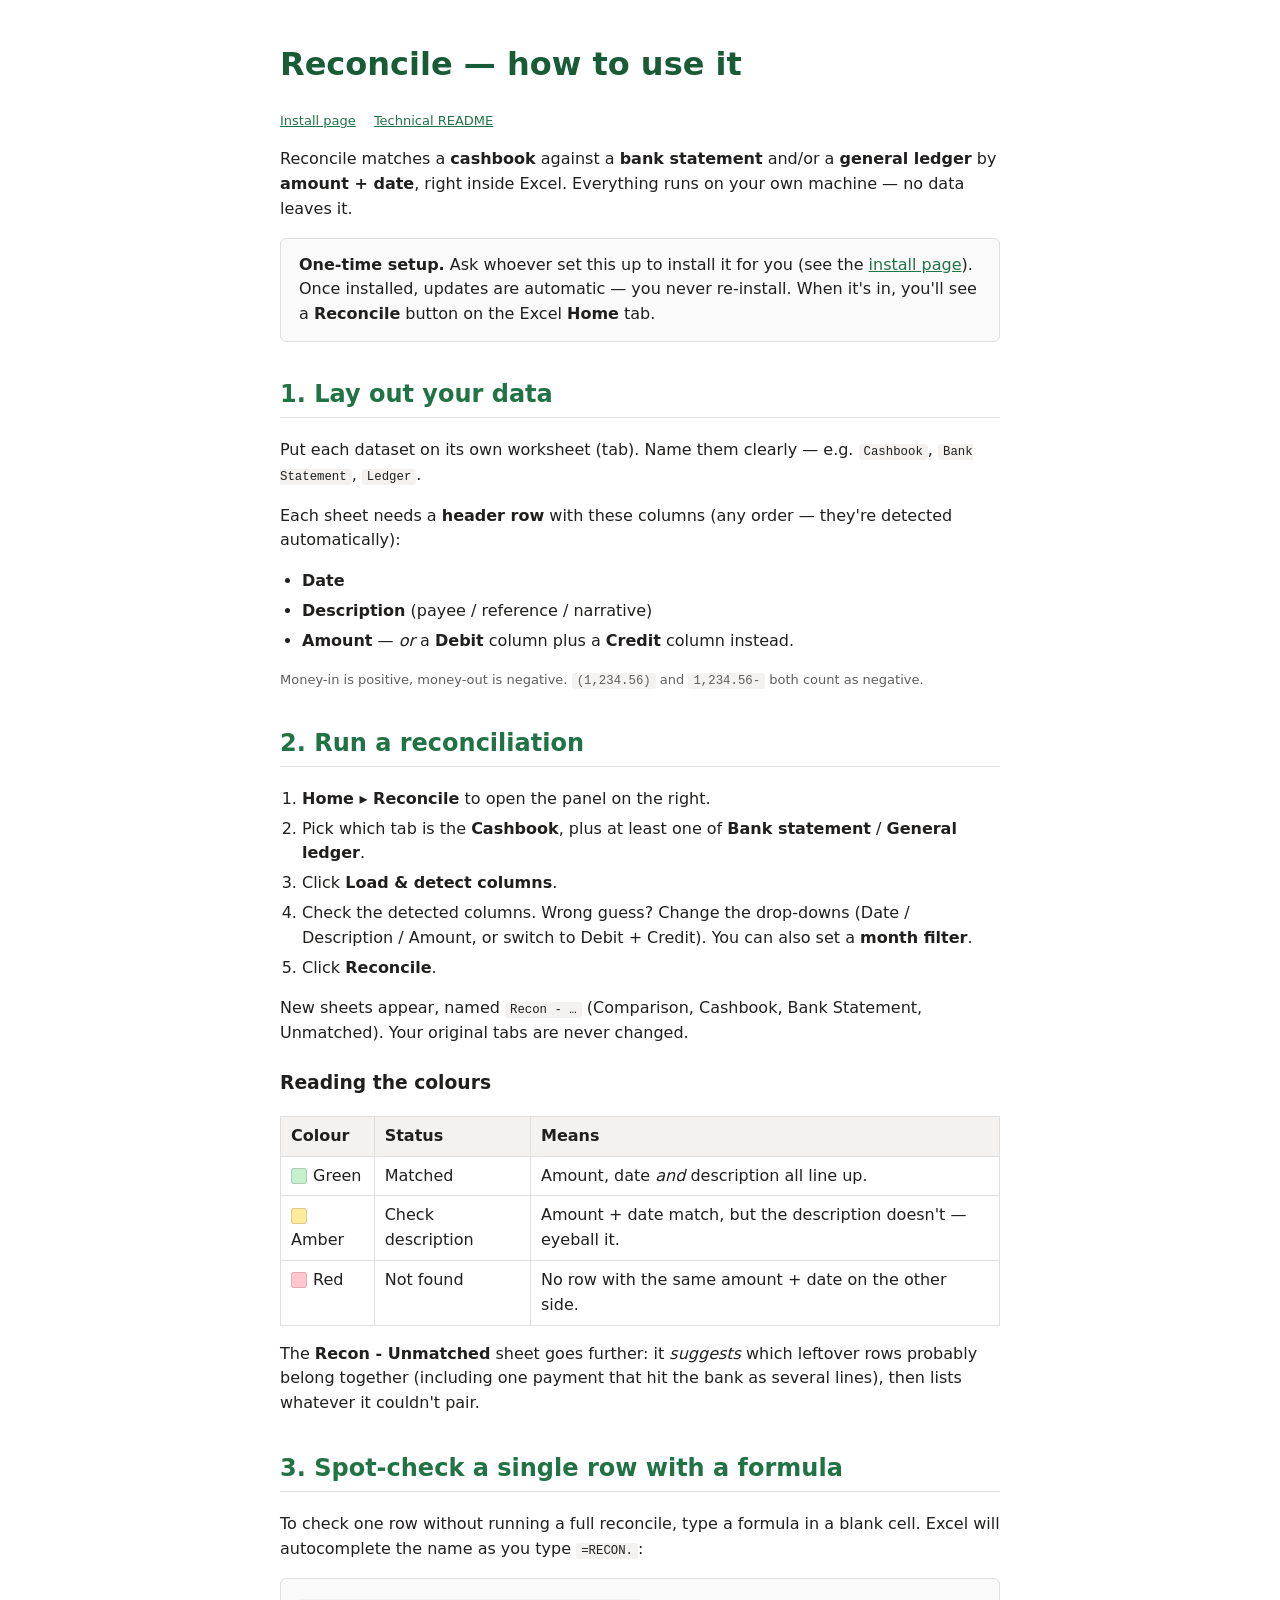
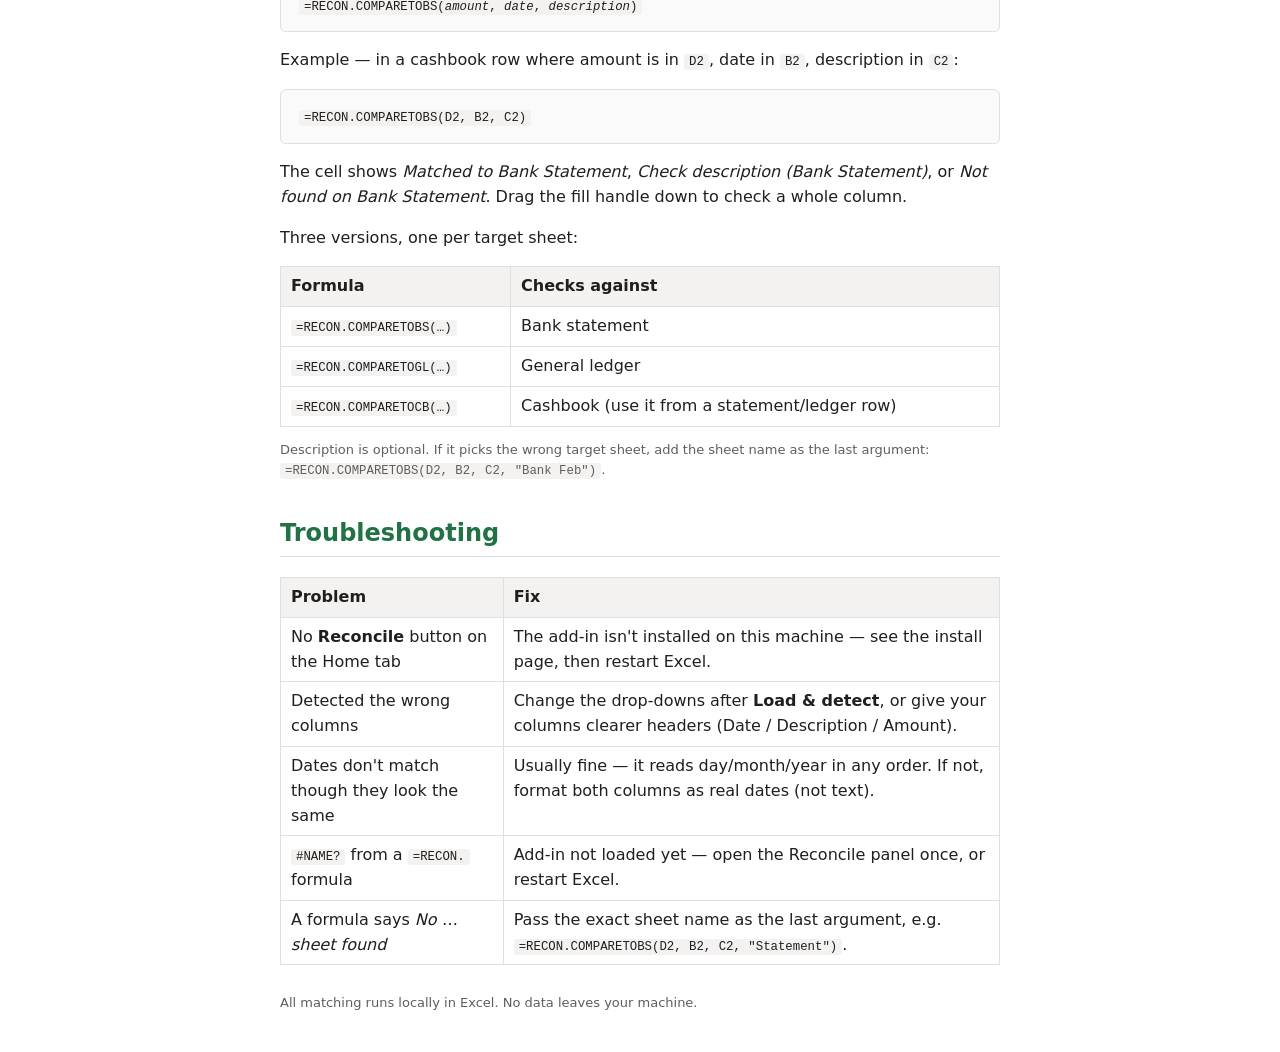
==== guide.html @ acd77a6d "Add coworker how-to-use guide (guide.html) linked from landing page Co-Authored-By: Claude Opus 4.8 " ====
<!doctype html>
<html lang="en">
<head>
  <meta charset="utf-8" />
  <meta name="viewport" content="width=device-width, initial-scale=1" />
  <title>Reconcile — how to use it</title>
  <style>
    body { font-family: "Segoe UI", system-ui, sans-serif; max-width: 720px; margin: 40px auto; padding: 0 20px; color: #201f1e; line-height: 1.55; }
    h1 { color: #185c37; }
    h2 { color: #217346; margin-top: 34px; border-bottom: 1px solid #e1dfdd; padding-bottom: 4px; }
    h3 { margin-top: 22px; }
    code { background: #f3f2f1; padding: 1px 5px; border-radius: 3px; font-size: 0.95em; }
    a { color: #217346; }
    ol, ul { padding-left: 22px; }
    li { margin: 5px 0; }
    .box { border: 1px solid #e1dfdd; border-radius: 6px; padding: 14px 18px; background: #fafafa; margin: 16px 0; }
    .swatch { display: inline-block; width: 14px; height: 14px; border-radius: 3px; vertical-align: middle; margin-right: 6px; border: 1px solid #0002; }
    .green { background: #C6EFCE; } .amber { background: #FFEB9C; } .red { background: #FFC7CE; }
    table { border-collapse: collapse; width: 100%; margin: 12px 0; }
    th, td { border: 1px solid #e1dfdd; padding: 7px 10px; text-align: left; vertical-align: top; }
    th { background: #f3f2f1; }
    .muted { color: #605e5c; font-size: 13px; }
    .nav a { margin-right: 14px; }
  </style>
</head>
<body>
  <h1>Reconcile — how to use it</h1>
  <p class="nav muted">
    <a href="index.html">Install page</a>
    <a href="https://github.com/chraetenlategan/excel-recon-addin#readme">Technical README</a>
  </p>
  <p>Reconcile matches a <strong>cashbook</strong> against a <strong>bank statement</strong>
     and/or a <strong>general ledger</strong> by <strong>amount + date</strong>, right inside
     Excel. Everything runs on your own machine — no data leaves it.</p>

  <div class="box">
    <strong>One-time setup.</strong> Ask whoever set this up to install it for you (see the
    <a href="index.html">install page</a>). Once installed, updates are automatic — you never
    re-install. When it's in, you'll see a <strong>Reconcile</strong> button on the Excel
    <strong>Home</strong> tab.
  </div>

  <h2>1. Lay out your data</h2>
  <p>Put each dataset on its own worksheet (tab). Name them clearly — e.g.
     <code>Cashbook</code>, <code>Bank Statement</code>, <code>Ledger</code>.</p>
  <p>Each sheet needs a <strong>header row</strong> with these columns (any order — they're
     detected automatically):</p>
  <ul>
    <li><strong>Date</strong></li>
    <li><strong>Description</strong> (payee / reference / narrative)</li>
    <li><strong>Amount</strong> — <em>or</em> a <strong>Debit</strong> column plus a
        <strong>Credit</strong> column instead.</li>
  </ul>
  <p class="muted">Money-in is positive, money-out is negative. <code>(1,234.56)</code> and
     <code>1,234.56-</code> both count as negative.</p>

  <h2>2. Run a reconciliation</h2>
  <ol>
    <li><strong>Home ▸ Reconcile</strong> to open the panel on the right.</li>
    <li>Pick which tab is the <strong>Cashbook</strong>, plus at least one of
        <strong>Bank statement</strong> / <strong>General ledger</strong>.</li>
    <li>Click <strong>Load &amp; detect columns</strong>.</li>
    <li>Check the detected columns. Wrong guess? Change the drop-downs (Date / Description /
        Amount, or switch to Debit + Credit). You can also set a <strong>month filter</strong>.</li>
    <li>Click <strong>Reconcile</strong>.</li>
  </ol>
  <p>New sheets appear, named <code>Recon - …</code> (Comparison, Cashbook, Bank Statement,
     Unmatched). Your original tabs are never changed.</p>

  <h3>Reading the colours</h3>
  <table>
    <tr><th>Colour</th><th>Status</th><th>Means</th></tr>
    <tr><td><span class="swatch green"></span>Green</td><td>Matched</td>
        <td>Amount, date <em>and</em> description all line up.</td></tr>
    <tr><td><span class="swatch amber"></span>Amber</td><td>Check description</td>
        <td>Amount + date match, but the description doesn't — eyeball it.</td></tr>
    <tr><td><span class="swatch red"></span>Red</td><td>Not found</td>
        <td>No row with the same amount + date on the other side.</td></tr>
  </table>
  <p>The <strong>Recon - Unmatched</strong> sheet goes further: it <em>suggests</em> which
     leftover rows probably belong together (including one payment that hit the bank as several
     lines), then lists whatever it couldn't pair.</p>

  <h2>3. Spot-check a single row with a formula</h2>
  <p>To check one row without running a full reconcile, type a formula in a blank cell. Excel
     will autocomplete the name as you type <code>=RECON.</code>:</p>
  <div class="box">
    <code>=RECON.COMPARETOBS(<em>amount</em>, <em>date</em>, <em>description</em>)</code>
  </div>
  <p>Example — in a cashbook row where amount is in <code>D2</code>, date in <code>B2</code>,
     description in <code>C2</code>:</p>
  <div class="box"><code>=RECON.COMPARETOBS(D2, B2, C2)</code></div>
  <p>The cell shows <em>Matched to Bank Statement</em>, <em>Check description (Bank Statement)</em>,
     or <em>Not found on Bank Statement</em>. Drag the fill handle down to check a whole column.</p>
  <p>Three versions, one per target sheet:</p>
  <table>
    <tr><th>Formula</th><th>Checks against</th></tr>
    <tr><td><code>=RECON.COMPARETOBS(…)</code></td><td>Bank statement</td></tr>
    <tr><td><code>=RECON.COMPARETOGL(…)</code></td><td>General ledger</td></tr>
    <tr><td><code>=RECON.COMPARETOCB(…)</code></td><td>Cashbook (use it from a statement/ledger row)</td></tr>
  </table>
  <p class="muted">Description is optional. If it picks the wrong target sheet, add the sheet name
     as the last argument: <code>=RECON.COMPARETOBS(D2, B2, C2, "Bank Feb")</code>.</p>

  <h2>Troubleshooting</h2>
  <table>
    <tr><th>Problem</th><th>Fix</th></tr>
    <tr><td>No <strong>Reconcile</strong> button on the Home tab</td>
        <td>The add-in isn't installed on this machine — see the install page, then restart Excel.</td></tr>
    <tr><td>Detected the wrong columns</td>
        <td>Change the drop-downs after <strong>Load &amp; detect</strong>, or give your columns
            clearer headers (Date / Description / Amount).</td></tr>
    <tr><td>Dates don't match though they look the same</td>
        <td>Usually fine — it reads day/month/year in any order. If not, format both columns as real
            dates (not text).</td></tr>
    <tr><td><code>#NAME?</code> from a <code>=RECON.</code> formula</td>
        <td>Add-in not loaded yet — open the Reconcile panel once, or restart Excel.</td></tr>
    <tr><td>A formula says <em>No … sheet found</em></td>
        <td>Pass the exact sheet name as the last argument, e.g.
            <code>=RECON.COMPARETOBS(D2, B2, C2, "Statement")</code>.</td></tr>
  </table>

  <p class="muted" style="margin-top:28px">All matching runs locally in Excel. No data leaves your machine.</p>
</body>
</html>
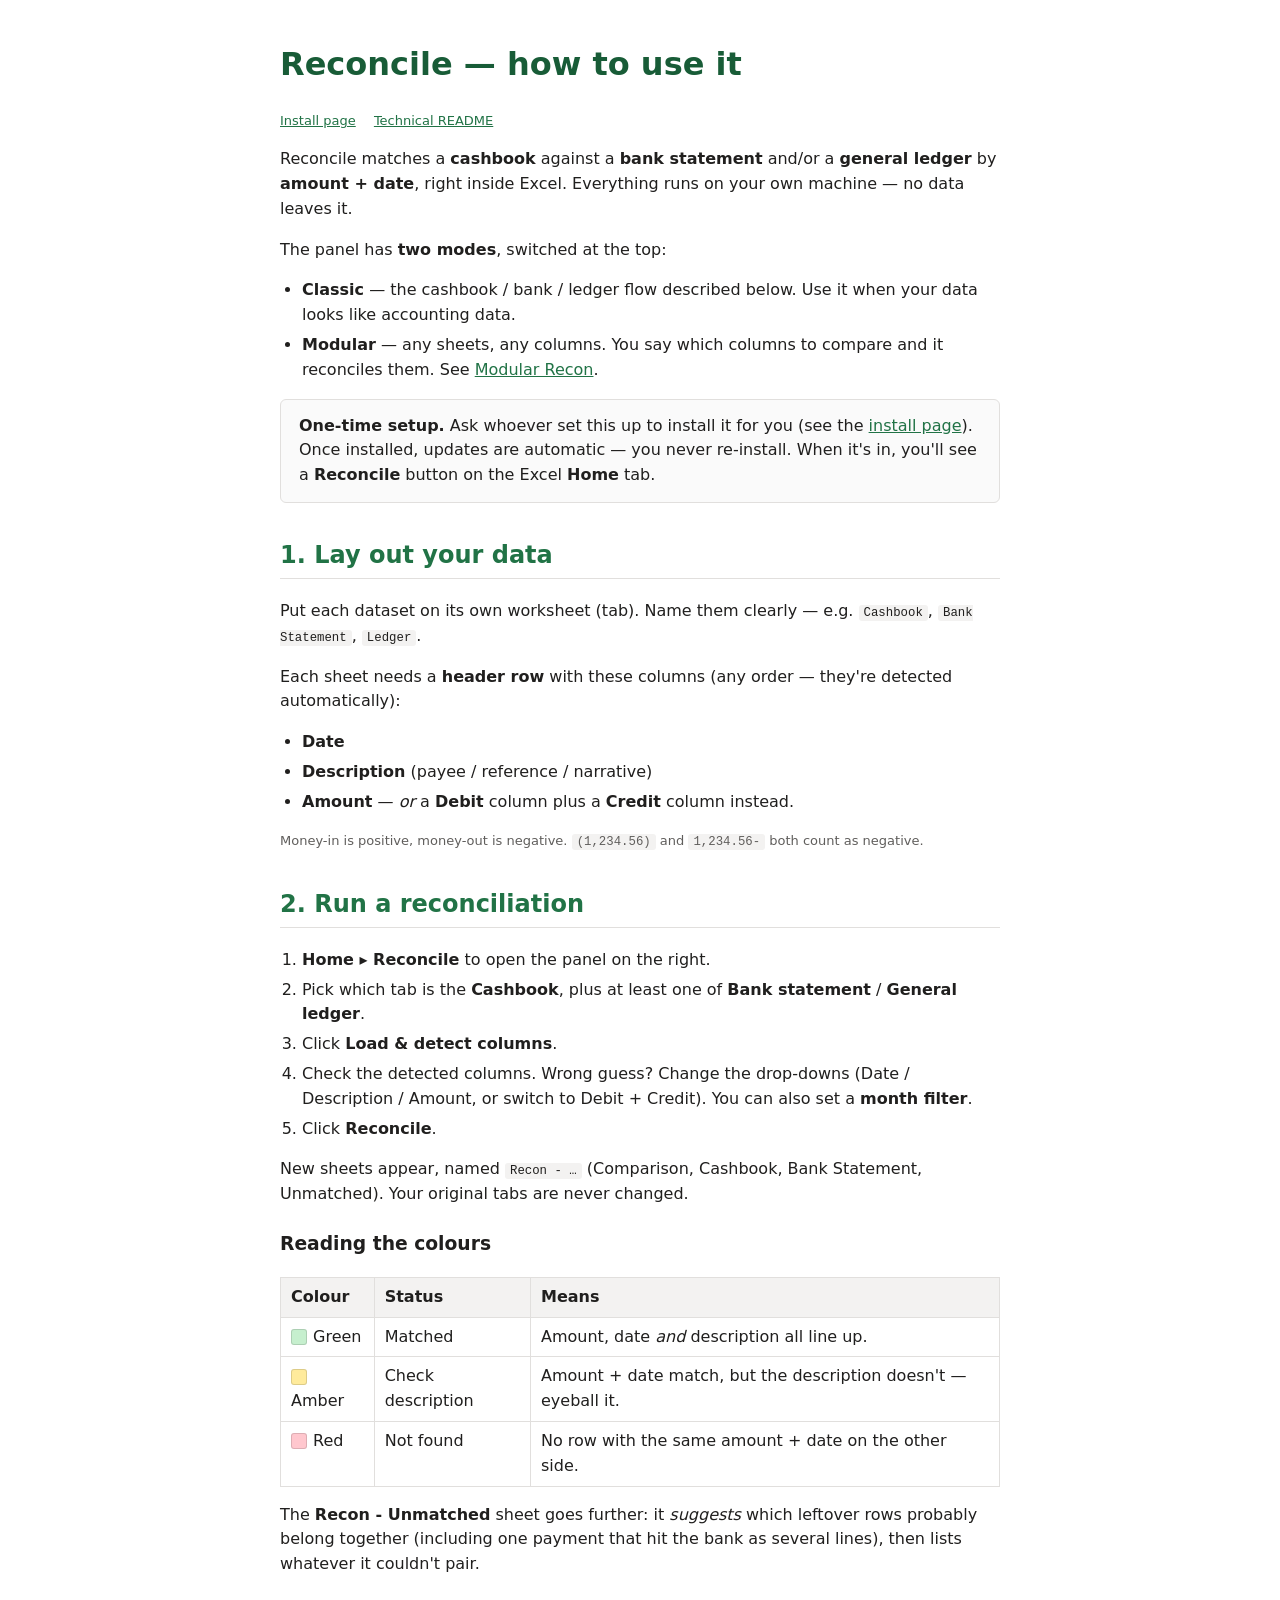
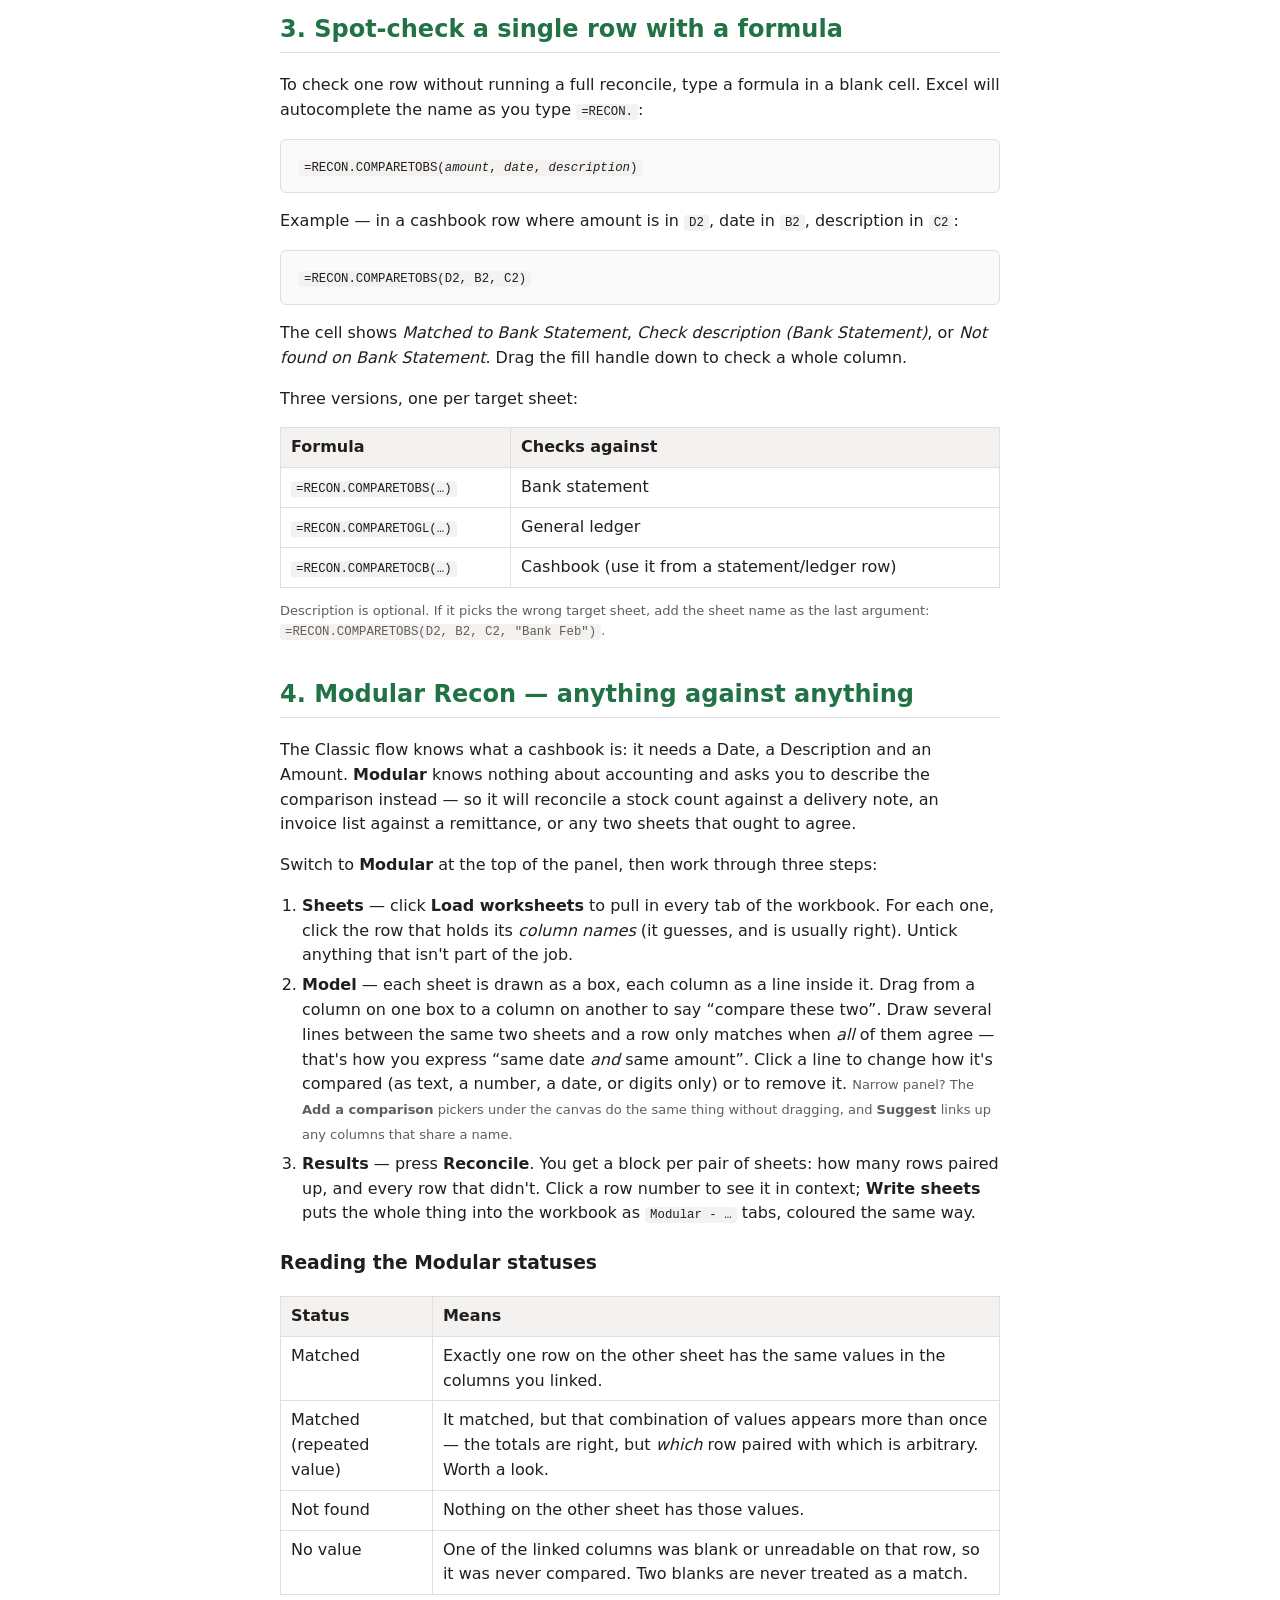
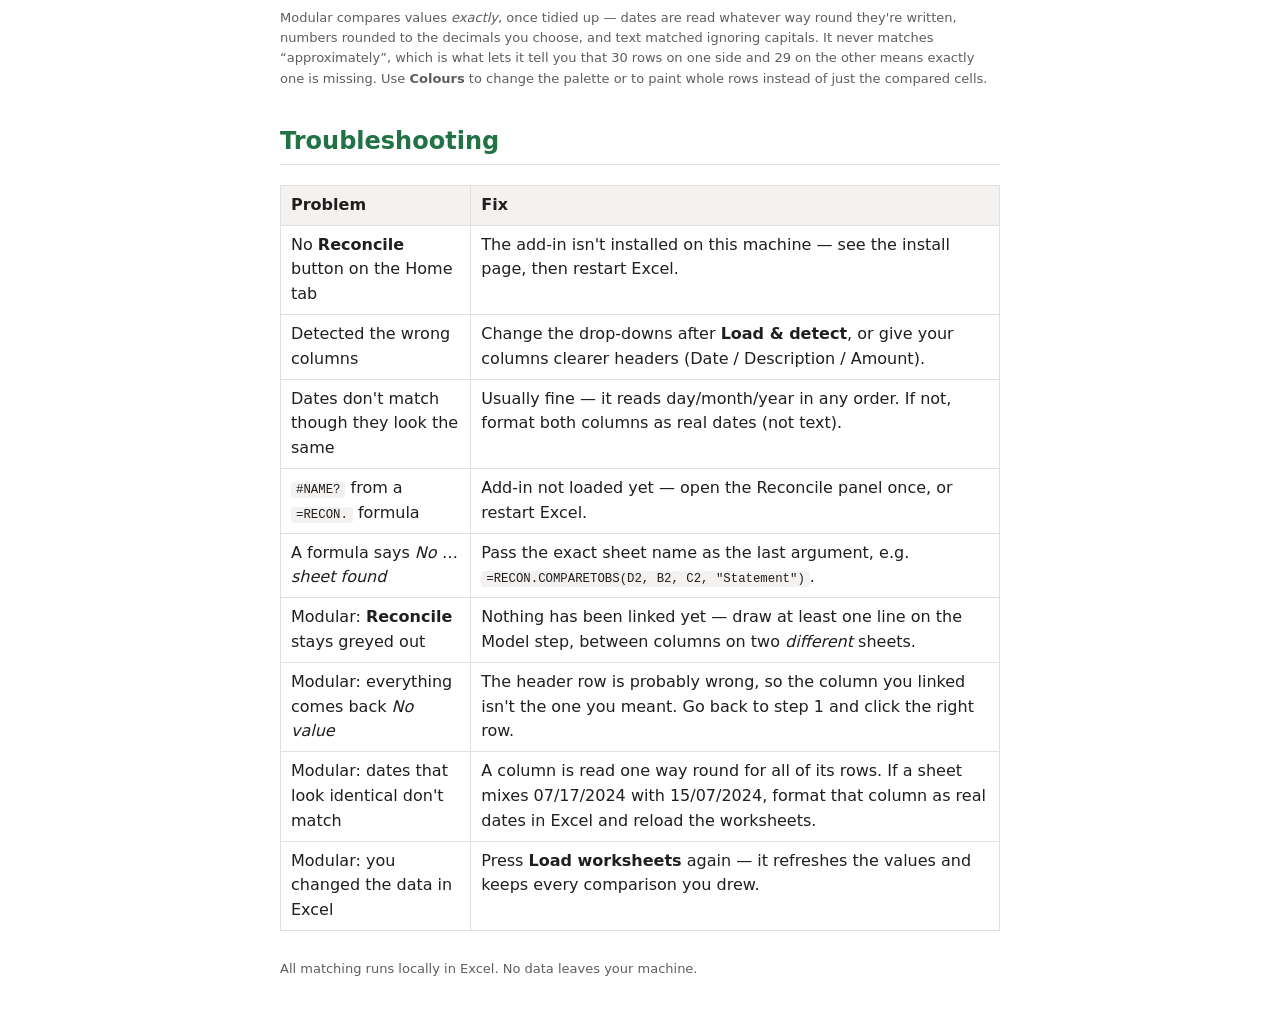
==== commit 481390a7: "Add Modular Recon: format-free reconciliation of any two sheets The add-in now has two flows, switch" ====
--- a/guide.html
+++ b/guide.html
@@ -32,6 +32,13 @@
   <p>Reconcile matches a <strong>cashbook</strong> against a <strong>bank statement</strong>
      and/or a <strong>general ledger</strong> by <strong>amount + date</strong>, right inside
      Excel. Everything runs on your own machine — no data leaves it.</p>
+  <p>The panel has <strong>two modes</strong>, switched at the top:</p>
+  <ul>
+    <li><strong>Classic</strong> — the cashbook / bank / ledger flow described below. Use it when
+        your data looks like accounting data.</li>
+    <li><strong>Modular</strong> — any sheets, any columns. You say which columns to compare and it
+        reconciles them. See <a href="#modular">Modular Recon</a>.</li>
+  </ul>
 
   <div class="box">
     <strong>One-time setup.</strong> Ask whoever set this up to install it for you (see the
@@ -102,6 +109,47 @@
   <p class="muted">Description is optional. If it picks the wrong target sheet, add the sheet name
      as the last argument: <code>=RECON.COMPARETOBS(D2, B2, C2, "Bank Feb")</code>.</p>
 
+  <h2 id="modular">4. Modular Recon — anything against anything</h2>
+  <p>The Classic flow knows what a cashbook is: it needs a Date, a Description and an Amount.
+     <strong>Modular</strong> knows nothing about accounting and asks you to describe the comparison
+     instead — so it will reconcile a stock count against a delivery note, an invoice list against a
+     remittance, or any two sheets that ought to agree.</p>
+  <p>Switch to <strong>Modular</strong> at the top of the panel, then work through three steps:</p>
+  <ol>
+    <li><strong>Sheets</strong> — click <strong>Load worksheets</strong> to pull in every tab of the
+        workbook. For each one, click the row that holds its <em>column names</em> (it guesses, and
+        is usually right). Untick anything that isn't part of the job.</li>
+    <li><strong>Model</strong> — each sheet is drawn as a box, each column as a line inside it.
+        Drag from a column on one box to a column on another to say “compare these two”. Draw
+        several lines between the same two sheets and a row only matches when <em>all</em> of them
+        agree — that's how you express “same date <em>and</em> same amount”. Click a line to change
+        how it's compared (as text, a number, a date, or digits only) or to remove it.
+        <span class="muted">Narrow panel? The <strong>Add a comparison</strong> pickers under the
+        canvas do the same thing without dragging, and <strong>Suggest</strong> links up any columns
+        that share a name.</span></li>
+    <li><strong>Results</strong> — press <strong>Reconcile</strong>. You get a block per pair of
+        sheets: how many rows paired up, and every row that didn't. Click a row number to see it in
+        context; <strong>Write sheets</strong> puts the whole thing into the workbook as
+        <code>Modular - …</code> tabs, coloured the same way.</li>
+  </ol>
+
+  <h3>Reading the Modular statuses</h3>
+  <table>
+    <tr><th>Status</th><th>Means</th></tr>
+    <tr><td>Matched</td><td>Exactly one row on the other sheet has the same values in the columns you linked.</td></tr>
+    <tr><td>Matched (repeated value)</td>
+        <td>It matched, but that combination of values appears more than once — the totals are right,
+            but <em>which</em> row paired with which is arbitrary. Worth a look.</td></tr>
+    <tr><td>Not found</td><td>Nothing on the other sheet has those values.</td></tr>
+    <tr><td>No value</td><td>One of the linked columns was blank or unreadable on that row, so it was
+            never compared. Two blanks are never treated as a match.</td></tr>
+  </table>
+  <p class="muted">Modular compares values <em>exactly</em>, once tidied up — dates are read whatever
+     way round they're written, numbers rounded to the decimals you choose, and text matched ignoring
+     capitals. It never matches “approximately”, which is what lets it tell you that 30 rows on one
+     side and 29 on the other means exactly one is missing. Use <strong>Colours</strong> to change
+     the palette or to paint whole rows instead of just the compared cells.</p>
+
   <h2>Troubleshooting</h2>
   <table>
     <tr><th>Problem</th><th>Fix</th></tr>
@@ -118,6 +166,18 @@
     <tr><td>A formula says <em>No … sheet found</em></td>
         <td>Pass the exact sheet name as the last argument, e.g.
             <code>=RECON.COMPARETOBS(D2, B2, C2, "Statement")</code>.</td></tr>
+    <tr><td>Modular: <strong>Reconcile</strong> stays greyed out</td>
+        <td>Nothing has been linked yet — draw at least one line on the Model step, between columns
+            on two <em>different</em> sheets.</td></tr>
+    <tr><td>Modular: everything comes back <em>No value</em></td>
+        <td>The header row is probably wrong, so the column you linked isn't the one you meant. Go
+            back to step 1 and click the right row.</td></tr>
+    <tr><td>Modular: dates that look identical don't match</td>
+        <td>A column is read one way round for all of its rows. If a sheet mixes 07/17/2024 with
+            15/07/2024, format that column as real dates in Excel and reload the worksheets.</td></tr>
+    <tr><td>Modular: you changed the data in Excel</td>
+        <td>Press <strong>Load worksheets</strong> again — it refreshes the values and keeps every
+            comparison you drew.</td></tr>
   </table>
 
   <p class="muted" style="margin-top:28px">All matching runs locally in Excel. No data leaves your machine.</p>
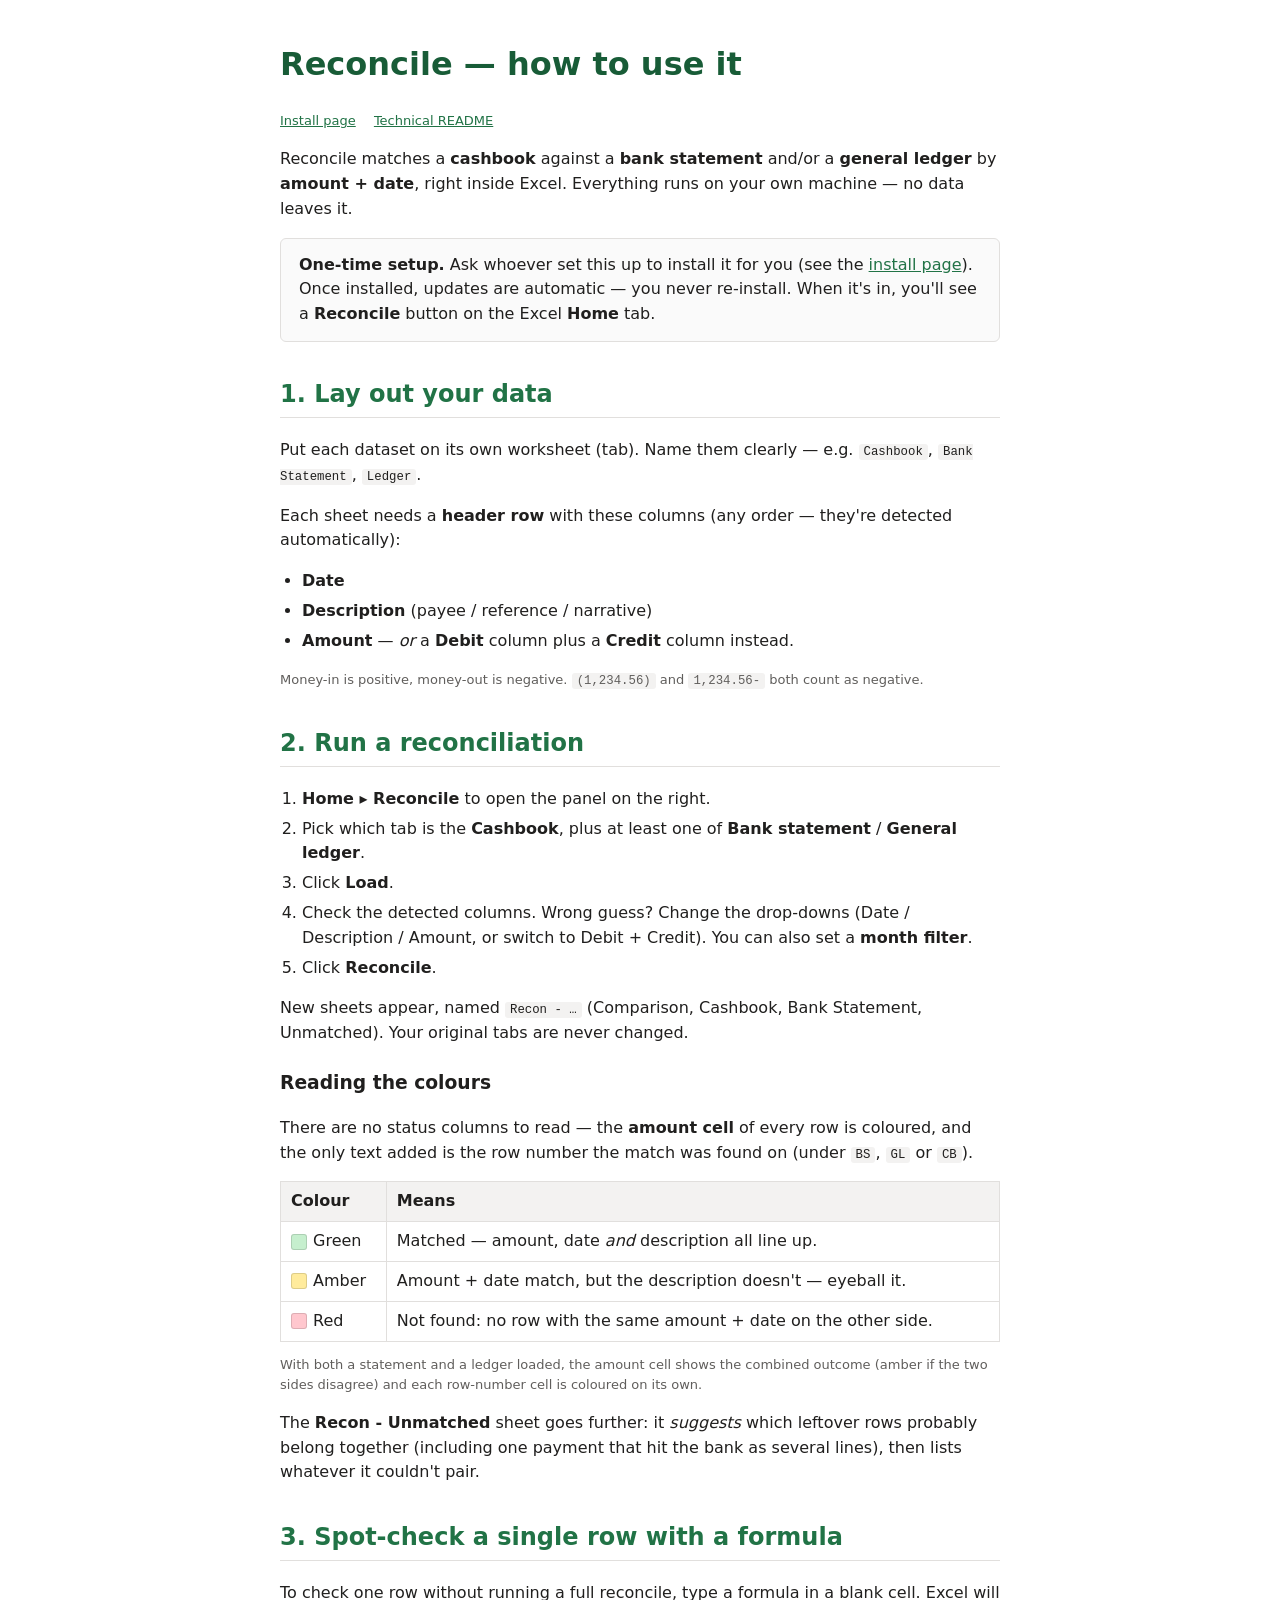
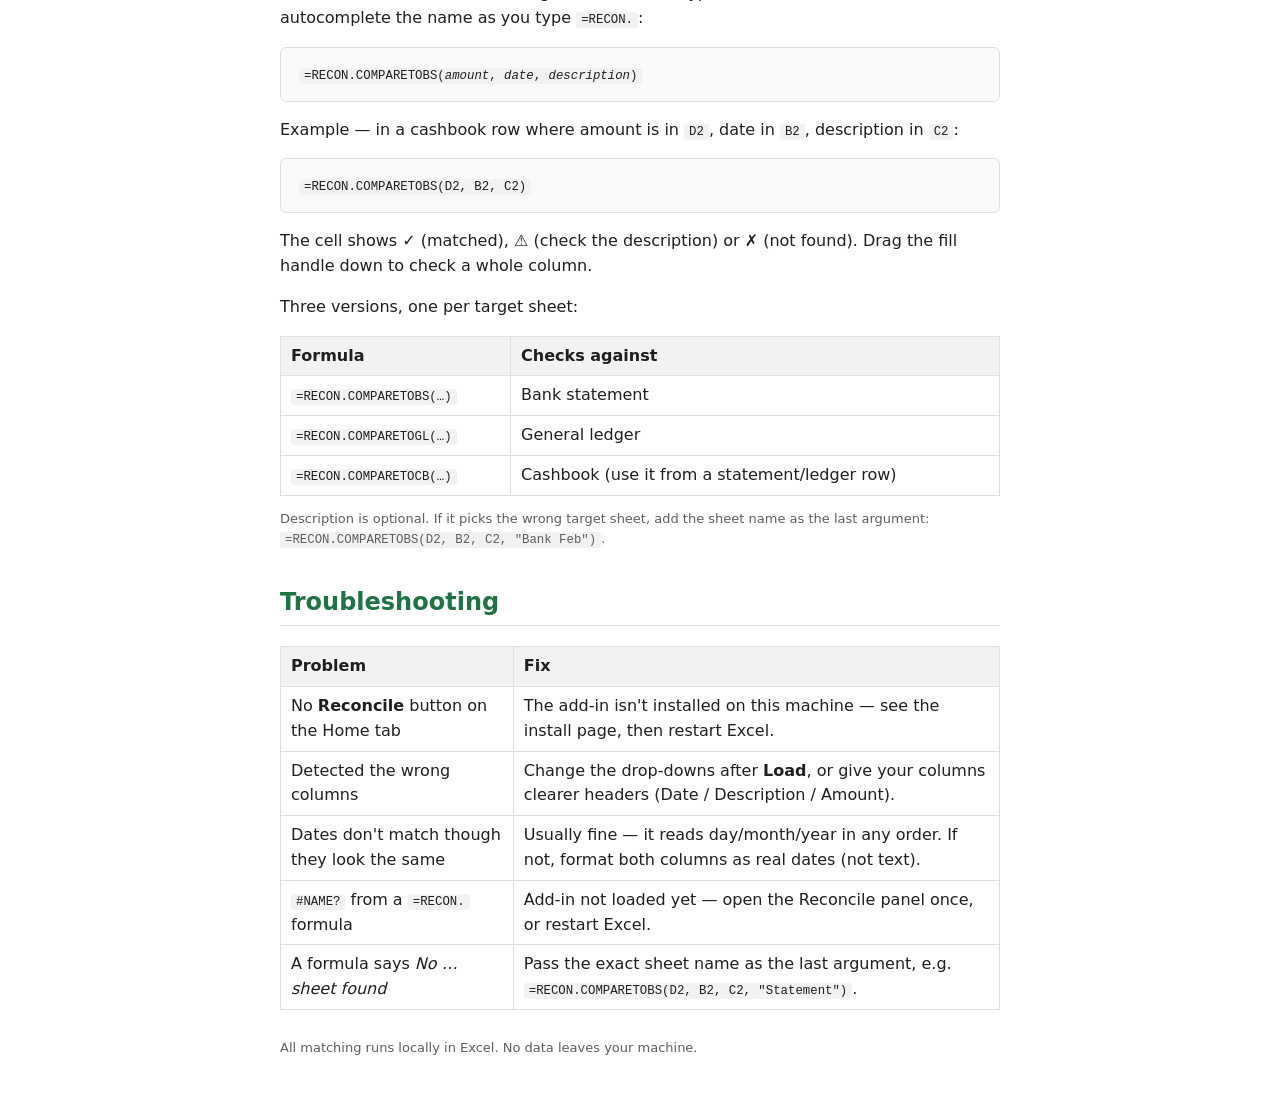
==== commit 7b00a93e: "Drop Modular Recon; colour amounts instead of writing statuses The pane is one flow again — cashbook" ====
--- a/guide.html
+++ b/guide.html
@@ -32,13 +32,6 @@
   <p>Reconcile matches a <strong>cashbook</strong> against a <strong>bank statement</strong>
      and/or a <strong>general ledger</strong> by <strong>amount + date</strong>, right inside
      Excel. Everything runs on your own machine — no data leaves it.</p>
-  <p>The panel has <strong>two modes</strong>, switched at the top:</p>
-  <ul>
-    <li><strong>Classic</strong> — the cashbook / bank / ledger flow described below. Use it when
-        your data looks like accounting data.</li>
-    <li><strong>Modular</strong> — any sheets, any columns. You say which columns to compare and it
-        reconciles them. See <a href="#modular">Modular Recon</a>.</li>
-  </ul>
 
   <div class="box">
     <strong>One-time setup.</strong> Ask whoever set this up to install it for you (see the
@@ -66,7 +59,7 @@
     <li><strong>Home ▸ Reconcile</strong> to open the panel on the right.</li>
     <li>Pick which tab is the <strong>Cashbook</strong>, plus at least one of
         <strong>Bank statement</strong> / <strong>General ledger</strong>.</li>
-    <li>Click <strong>Load &amp; detect columns</strong>.</li>
+    <li>Click <strong>Load</strong>.</li>
     <li>Check the detected columns. Wrong guess? Change the drop-downs (Date / Description /
         Amount, or switch to Debit + Credit). You can also set a <strong>month filter</strong>.</li>
     <li>Click <strong>Reconcile</strong>.</li>
@@ -75,15 +68,20 @@
      Unmatched). Your original tabs are never changed.</p>
 
   <h3>Reading the colours</h3>
+  <p>There are no status columns to read — the <strong>amount cell</strong> of every row is
+     coloured, and the only text added is the row number the match was found on (under
+     <code>BS</code>, <code>GL</code> or <code>CB</code>).</p>
   <table>
-    <tr><th>Colour</th><th>Status</th><th>Means</th></tr>
-    <tr><td><span class="swatch green"></span>Green</td><td>Matched</td>
-        <td>Amount, date <em>and</em> description all line up.</td></tr>
-    <tr><td><span class="swatch amber"></span>Amber</td><td>Check description</td>
+    <tr><th>Colour</th><th>Means</th></tr>
+    <tr><td><span class="swatch green"></span>Green</td>
+        <td>Matched — amount, date <em>and</em> description all line up.</td></tr>
+    <tr><td><span class="swatch amber"></span>Amber</td>
         <td>Amount + date match, but the description doesn't — eyeball it.</td></tr>
-    <tr><td><span class="swatch red"></span>Red</td><td>Not found</td>
-        <td>No row with the same amount + date on the other side.</td></tr>
+    <tr><td><span class="swatch red"></span>Red</td>
+        <td>Not found: no row with the same amount + date on the other side.</td></tr>
   </table>
+  <p class="muted">With both a statement and a ledger loaded, the amount cell shows the combined
+     outcome (amber if the two sides disagree) and each row-number cell is coloured on its own.</p>
   <p>The <strong>Recon - Unmatched</strong> sheet goes further: it <em>suggests</em> which
      leftover rows probably belong together (including one payment that hit the bank as several
      lines), then lists whatever it couldn't pair.</p>
@@ -97,8 +95,8 @@
   <p>Example — in a cashbook row where amount is in <code>D2</code>, date in <code>B2</code>,
      description in <code>C2</code>:</p>
   <div class="box"><code>=RECON.COMPARETOBS(D2, B2, C2)</code></div>
-  <p>The cell shows <em>Matched to Bank Statement</em>, <em>Check description (Bank Statement)</em>,
-     or <em>Not found on Bank Statement</em>. Drag the fill handle down to check a whole column.</p>
+  <p>The cell shows <strong>✓</strong> (matched), <strong>⚠</strong> (check the description) or
+     <strong>✗</strong> (not found). Drag the fill handle down to check a whole column.</p>
   <p>Three versions, one per target sheet:</p>
   <table>
     <tr><th>Formula</th><th>Checks against</th></tr>
@@ -109,54 +107,13 @@
   <p class="muted">Description is optional. If it picks the wrong target sheet, add the sheet name
      as the last argument: <code>=RECON.COMPARETOBS(D2, B2, C2, "Bank Feb")</code>.</p>
 
-  <h2 id="modular">4. Modular Recon — anything against anything</h2>
-  <p>The Classic flow knows what a cashbook is: it needs a Date, a Description and an Amount.
-     <strong>Modular</strong> knows nothing about accounting and asks you to describe the comparison
-     instead — so it will reconcile a stock count against a delivery note, an invoice list against a
-     remittance, or any two sheets that ought to agree.</p>
-  <p>Switch to <strong>Modular</strong> at the top of the panel, then work through three steps:</p>
-  <ol>
-    <li><strong>Sheets</strong> — click <strong>Load worksheets</strong> to pull in every tab of the
-        workbook. For each one, click the row that holds its <em>column names</em> (it guesses, and
-        is usually right). Untick anything that isn't part of the job.</li>
-    <li><strong>Model</strong> — each sheet is drawn as a box, each column as a line inside it.
-        Drag from a column on one box to a column on another to say “compare these two”. Draw
-        several lines between the same two sheets and a row only matches when <em>all</em> of them
-        agree — that's how you express “same date <em>and</em> same amount”. Click a line to change
-        how it's compared (as text, a number, a date, or digits only) or to remove it.
-        <span class="muted">Narrow panel? The <strong>Add a comparison</strong> pickers under the
-        canvas do the same thing without dragging, and <strong>Suggest</strong> links up any columns
-        that share a name.</span></li>
-    <li><strong>Results</strong> — press <strong>Reconcile</strong>. You get a block per pair of
-        sheets: how many rows paired up, and every row that didn't. Click a row number to see it in
-        context; <strong>Write sheets</strong> puts the whole thing into the workbook as
-        <code>Modular - …</code> tabs, coloured the same way.</li>
-  </ol>
-
-  <h3>Reading the Modular statuses</h3>
-  <table>
-    <tr><th>Status</th><th>Means</th></tr>
-    <tr><td>Matched</td><td>Exactly one row on the other sheet has the same values in the columns you linked.</td></tr>
-    <tr><td>Matched (repeated value)</td>
-        <td>It matched, but that combination of values appears more than once — the totals are right,
-            but <em>which</em> row paired with which is arbitrary. Worth a look.</td></tr>
-    <tr><td>Not found</td><td>Nothing on the other sheet has those values.</td></tr>
-    <tr><td>No value</td><td>One of the linked columns was blank or unreadable on that row, so it was
-            never compared. Two blanks are never treated as a match.</td></tr>
-  </table>
-  <p class="muted">Modular compares values <em>exactly</em>, once tidied up — dates are read whatever
-     way round they're written, numbers rounded to the decimals you choose, and text matched ignoring
-     capitals. It never matches “approximately”, which is what lets it tell you that 30 rows on one
-     side and 29 on the other means exactly one is missing. Use <strong>Colours</strong> to change
-     the palette or to paint whole rows instead of just the compared cells.</p>
-
   <h2>Troubleshooting</h2>
   <table>
     <tr><th>Problem</th><th>Fix</th></tr>
     <tr><td>No <strong>Reconcile</strong> button on the Home tab</td>
         <td>The add-in isn't installed on this machine — see the install page, then restart Excel.</td></tr>
     <tr><td>Detected the wrong columns</td>
-        <td>Change the drop-downs after <strong>Load &amp; detect</strong>, or give your columns
+        <td>Change the drop-downs after <strong>Load</strong>, or give your columns
             clearer headers (Date / Description / Amount).</td></tr>
     <tr><td>Dates don't match though they look the same</td>
         <td>Usually fine — it reads day/month/year in any order. If not, format both columns as real
@@ -166,18 +123,6 @@
     <tr><td>A formula says <em>No … sheet found</em></td>
         <td>Pass the exact sheet name as the last argument, e.g.
             <code>=RECON.COMPARETOBS(D2, B2, C2, "Statement")</code>.</td></tr>
-    <tr><td>Modular: <strong>Reconcile</strong> stays greyed out</td>
-        <td>Nothing has been linked yet — draw at least one line on the Model step, between columns
-            on two <em>different</em> sheets.</td></tr>
-    <tr><td>Modular: everything comes back <em>No value</em></td>
-        <td>The header row is probably wrong, so the column you linked isn't the one you meant. Go
-            back to step 1 and click the right row.</td></tr>
-    <tr><td>Modular: dates that look identical don't match</td>
-        <td>A column is read one way round for all of its rows. If a sheet mixes 07/17/2024 with
-            15/07/2024, format that column as real dates in Excel and reload the worksheets.</td></tr>
-    <tr><td>Modular: you changed the data in Excel</td>
-        <td>Press <strong>Load worksheets</strong> again — it refreshes the values and keeps every
-            comparison you drew.</td></tr>
   </table>
 
   <p class="muted" style="margin-top:28px">All matching runs locally in Excel. No data leaves your machine.</p>
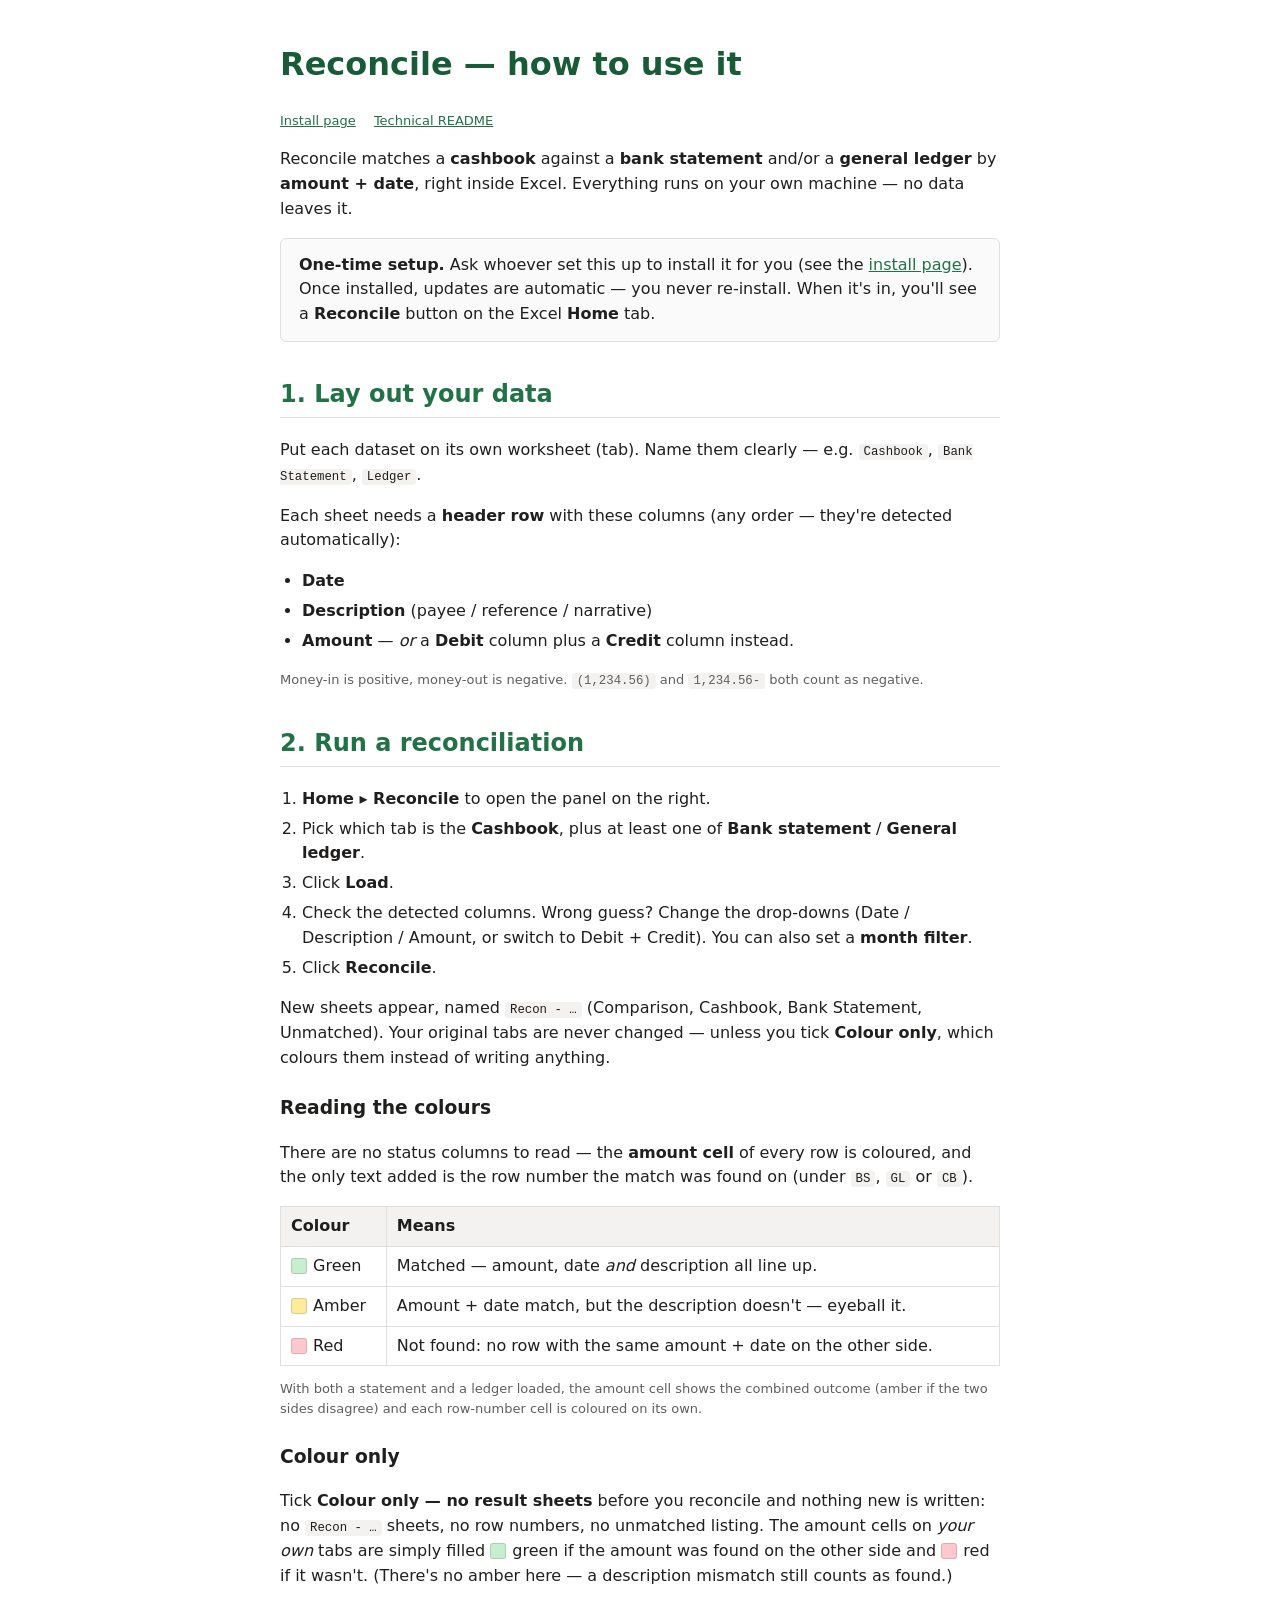
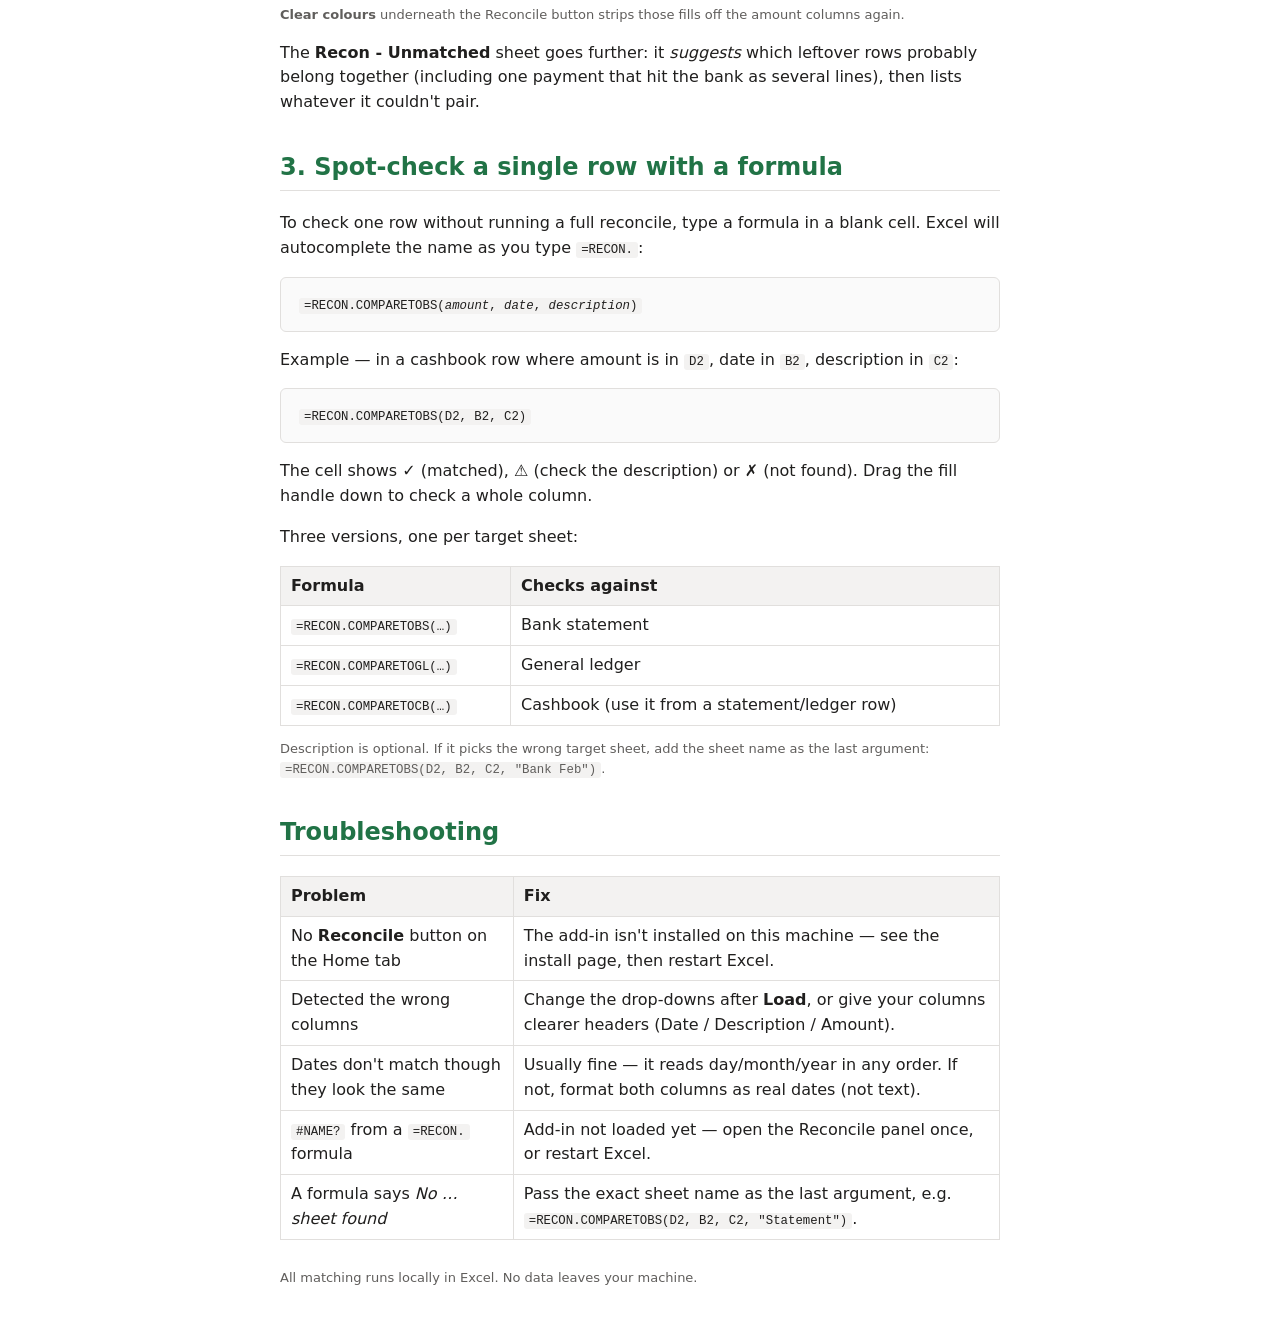
==== commit 2196453e: "Add colour-only mode: green/red amount fills on the user's own sheets" ====
--- a/guide.html
+++ b/guide.html
@@ -65,7 +65,8 @@
     <li>Click <strong>Reconcile</strong>.</li>
   </ol>
   <p>New sheets appear, named <code>Recon - …</code> (Comparison, Cashbook, Bank Statement,
-     Unmatched). Your original tabs are never changed.</p>
+     Unmatched). Your original tabs are never changed — unless you tick
+     <strong>Colour only</strong>, which colours them instead of writing anything.</p>
 
   <h3>Reading the colours</h3>
   <p>There are no status columns to read — the <strong>amount cell</strong> of every row is
@@ -82,6 +83,15 @@
   </table>
   <p class="muted">With both a statement and a ledger loaded, the amount cell shows the combined
      outcome (amber if the two sides disagree) and each row-number cell is coloured on its own.</p>
+  <h3>Colour only</h3>
+  <p>Tick <strong>Colour only — no result sheets</strong> before you reconcile and nothing new is
+     written: no <code>Recon - …</code> sheets, no row numbers, no unmatched listing. The amount
+     cells on <em>your own</em> tabs are simply filled <span class="swatch green"></span>green if
+     the amount was found on the other side and <span class="swatch red"></span>red if it wasn't.
+     (There's no amber here — a description mismatch still counts as found.)</p>
+  <p class="muted"><strong>Clear colours</strong> underneath the Reconcile button strips those
+     fills off the amount columns again.</p>
+
   <p>The <strong>Recon - Unmatched</strong> sheet goes further: it <em>suggests</em> which
      leftover rows probably belong together (including one payment that hit the bank as several
      lines), then lists whatever it couldn't pair.</p>
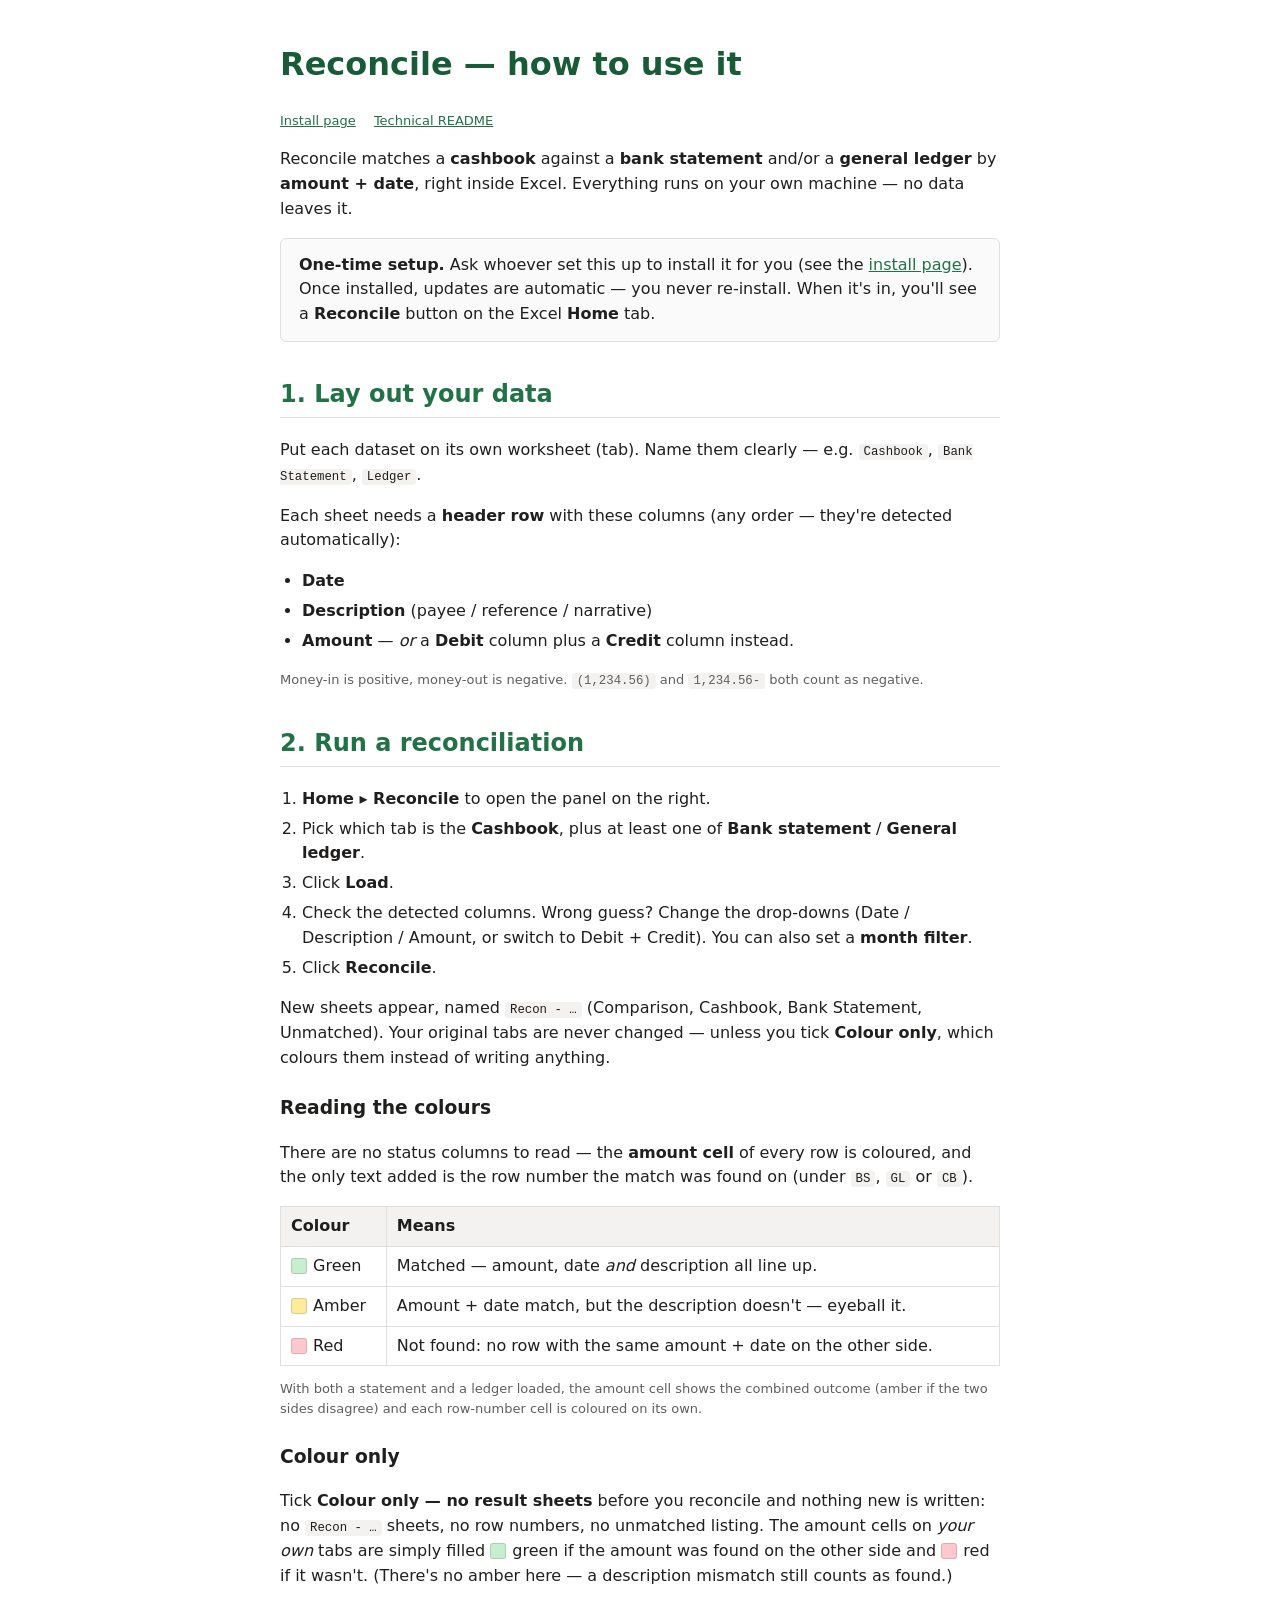
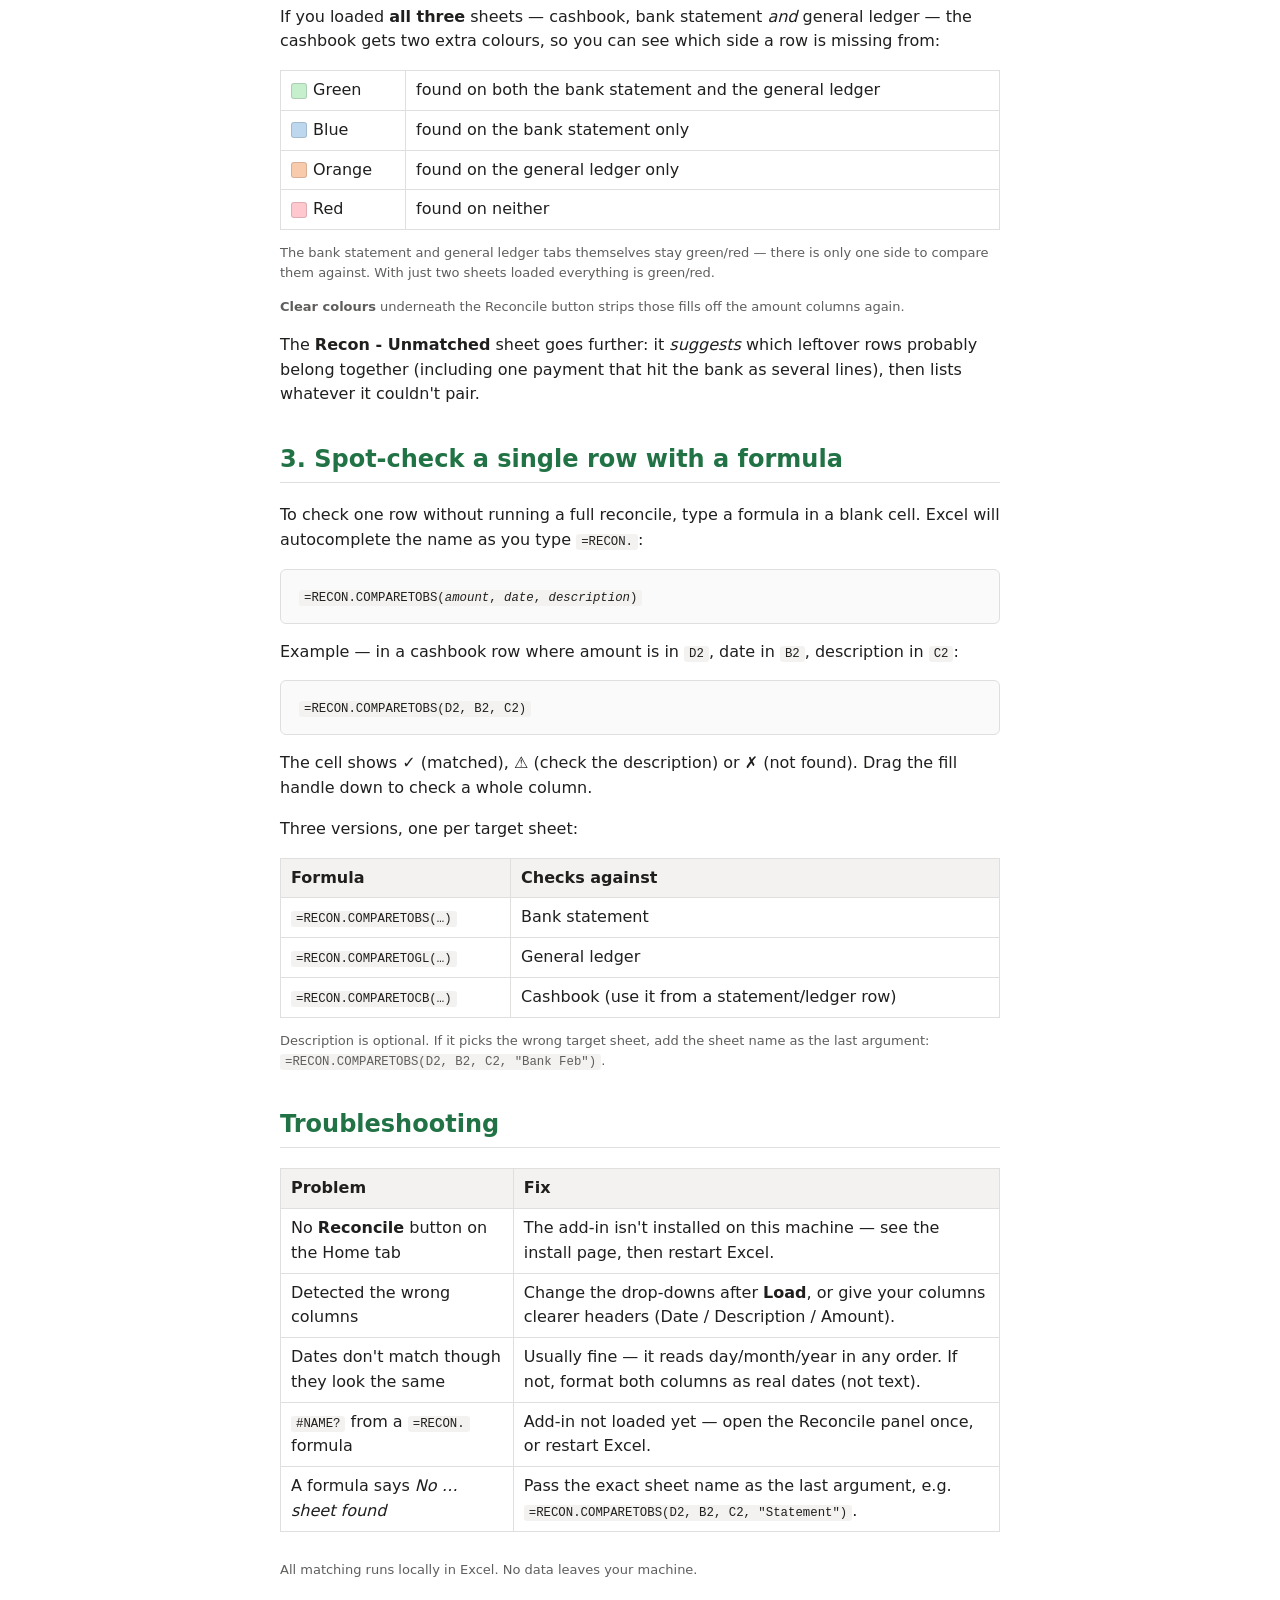
==== commit 333836cc: "Colour-only mode: blue/orange for cashbook rows found on only one side" ====
--- a/guide.html
+++ b/guide.html
@@ -16,6 +16,7 @@
     .box { border: 1px solid #e1dfdd; border-radius: 6px; padding: 14px 18px; background: #fafafa; margin: 16px 0; }
     .swatch { display: inline-block; width: 14px; height: 14px; border-radius: 3px; vertical-align: middle; margin-right: 6px; border: 1px solid #0002; }
     .green { background: #C6EFCE; } .amber { background: #FFEB9C; } .red { background: #FFC7CE; }
+    .orange { background: #F8CBAD; } .blue { background: #BDD7EE; }
     table { border-collapse: collapse; width: 100%; margin: 12px 0; }
     th, td { border: 1px solid #e1dfdd; padding: 7px 10px; text-align: left; vertical-align: top; }
     th { background: #f3f2f1; }
@@ -89,6 +90,16 @@
      cells on <em>your own</em> tabs are simply filled <span class="swatch green"></span>green if
      the amount was found on the other side and <span class="swatch red"></span>red if it wasn't.
      (There's no amber here — a description mismatch still counts as found.)</p>
+  <p>If you loaded <strong>all three</strong> sheets — cashbook, bank statement <em>and</em> general
+     ledger — the cashbook gets two extra colours, so you can see which side a row is missing from:</p>
+  <table>
+    <tr><td><span class="swatch green"></span>Green</td><td>found on both the bank statement and the general ledger</td></tr>
+    <tr><td><span class="swatch blue"></span>Blue</td><td>found on the bank statement only</td></tr>
+    <tr><td><span class="swatch orange"></span>Orange</td><td>found on the general ledger only</td></tr>
+    <tr><td><span class="swatch red"></span>Red</td><td>found on neither</td></tr>
+  </table>
+  <p class="muted">The bank statement and general ledger tabs themselves stay green/red — there is
+     only one side to compare them against. With just two sheets loaded everything is green/red.</p>
   <p class="muted"><strong>Clear colours</strong> underneath the Reconcile button strips those
      fills off the amount columns again.</p>
 
